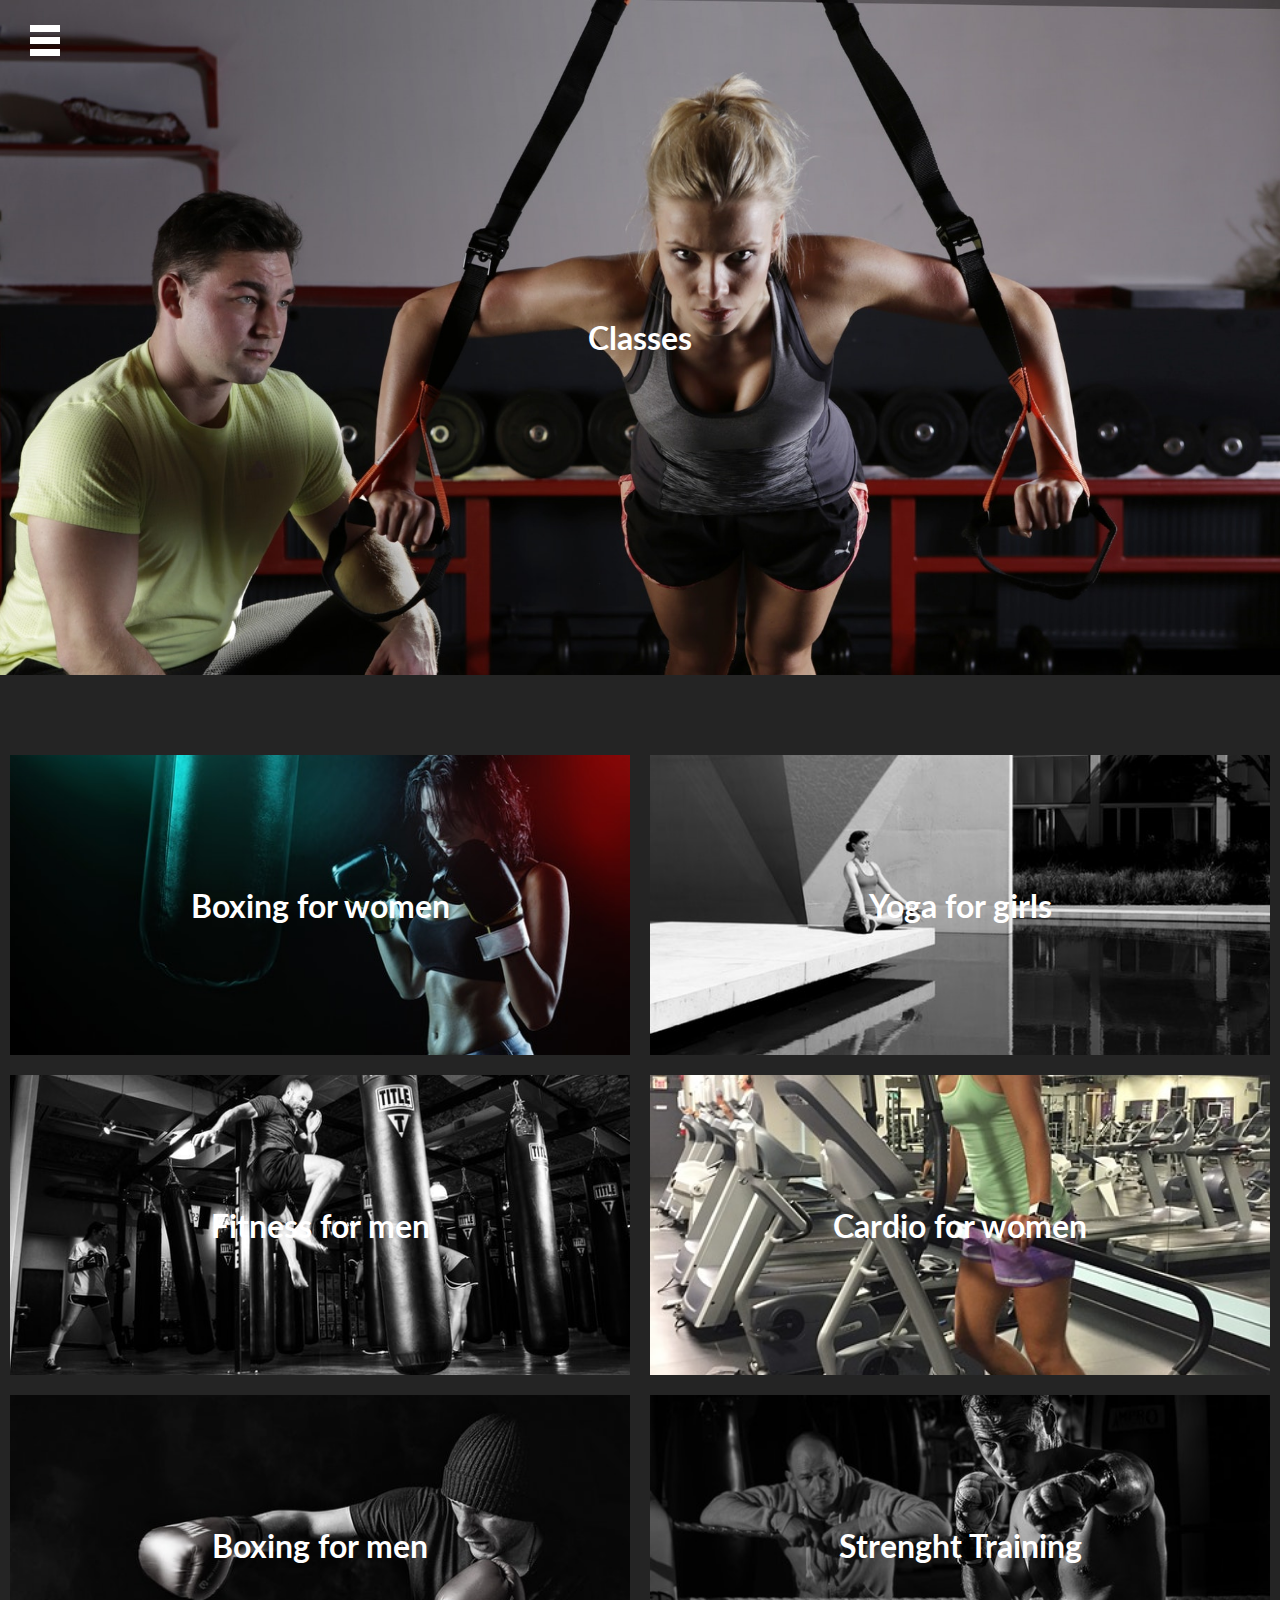
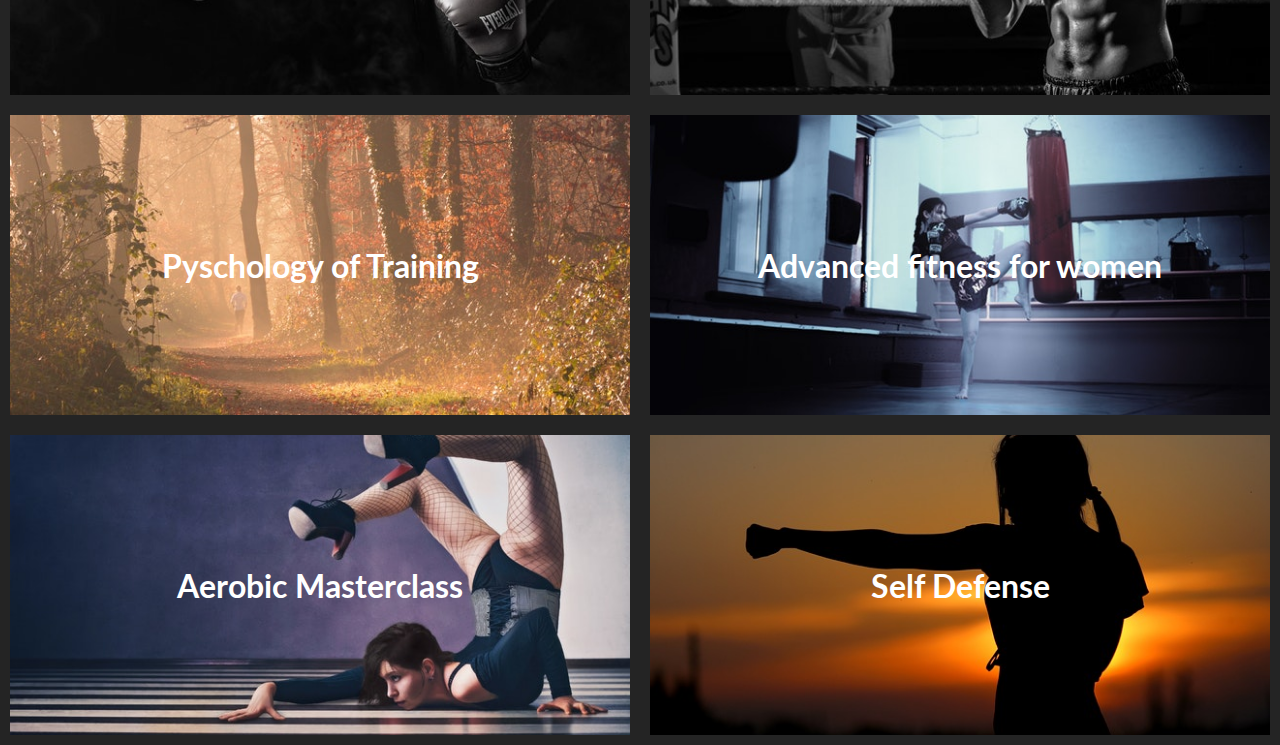
==== pages/classes/index.html @ 66f95553 "Initial Commit" ====
<!doctype html>
<html>
    <head>
        <meta name="viewport" content="width=device-width, initial-scale=1.0">
        <title>Sweat it</title>
        <link href="https://fonts.googleapis.com/css?family=Lato" rel="stylesheet">
        <link rel="stylesheet" type="text/css" href="../../css/general-css.css">
        <link rel="stylesheet" type="text/css" href="css/style.css">
    </head>
    <body>
            <nav>
                <section class="toggle-menu" onclick="toggleMenu()">
                    <span></span>
                    <span></span>
                    <span></span>
                </section>
                <ul>
                    <li><a href = "../../index.html">Home</a></li>
                    <li class="active"><a href="">Classes</a></li>
                    <li><a href="../trainers/index.html">Trainers</a></li>
                    <li>Contact Us</li>
                </ul>
            </nav>

            <header class="background-image vertical-align">
                <h1>Classes</h1>
            </header>

        <section id="classes" class="white-font">
            <section class="container">
                <section class = "boxing-for-girls vertical-align background-image">
                    <h1>Boxing for women</h1>
                </section>
                <section class="yoga-for-girls vertical-align background-image">
                    <h1>Yoga for girls</h1>
                </section>
            </section>
            <section class="container">
                <section class="fitness-for-men vertical-align background-image">
                    <h1>Fitness for men</h1>
                </section>
                <section class="cardio-women vertical-align background-image">
                    <h1>Cardio for women</h1>
                </section>    
            </section>
            <section class="container">
                <section class="boxing-for-men vertical-align background-image">
                    <h1>Boxing for men</h1>
                </section>
                <section class="strength-training vertical-align background-image">
                    <h1>Strenght Training</h1>
                </section>
            </section>
            <section class="container">
                <section class="training-psychology vertical-align background-image">
                    <h1>Pyschology of Training</h1>
                </section>
                <section class="advanced-fitness vertical-align background-image">
                    <h1>Advanced fitness for women</h1>
                </section>
            </section>
            <section class="container">
                <section class="aerobic-masterclass vertical-align background-image">
                    <h1>Aerobic Masterclass</h1>
                </section>
                <section class="self-defense vertical-align background-image">
                    <h1>Self Defense</h1>
                </section>
            </section>
        </section>
        
        
        
        <script
        src="https://code.jquery.com/jquery-3.2.1.min.js"
        integrity="sha256-hwg4gsxgFZhOsEEamdOYGBf13FyQuiTwlAQgxVSNgt4="
        crossorigin="anonymous"></script>
        <script src= "../../script/general-script.js"></script>
        <script src = "script/script.js">
        </script>

    </body>
---- css/general-css.css ----
body{
    margin:0px;
    overflow-x:hidden;
    font-family: 'Lato', sans-serif;;
}
.vertical-align{
    display: flex;
    flex-direction: column;
    align-items: center;
    justify-content: center;

}
.text-center{
    text-align: center;
}
.container{
    overflow: hidden;
    display: flex;
}
.background-image{
    background-size: cover;
    background-position: center;
    background-repeat: no-repeat;
}
.white-font{
    color: white;
}
/* navbar for all pages */
nav{
    margin:0px;
    padding: 0px;
    position: fixed;
    width: 250px;
    height: 100%;
    background-color: #151719;
    left: -250px;
    transition: all 500ms linear;
}
.toggle{
    left:0px;
}
nav ul{
    margin: 0px;
    padding: 0px;
}
nav ul li{
    list-style: none;
    font-size: 25px;
    color: white;
    padding: 15px 10px;
    border-bottom:1px solid rgba(100,100,100, 0.3);
}
nav ul li a{
    text-decoration: none;
    color:white;
}
nav .toggle-menu{
    position : absolute;
    left: 280px;
    top: 20px;
}

nav .toggle-menu span{
    display: block;
    width: 30px;
    height: 7px;
    background-color: white;
    margin: 5px 00px;;
}
---- pages/classes/css/style.css ----
body{
    background-color: #242424;
}
header{
    height: 75vh;
    background-image: url(../img/header.jpeg);
    background-attachment: fixed;
    margin-bottom: 70px;
    color: white;
}
.container section{
    height: 300px;
    flex:1;
    margin:10px;
}
.boxing-for-girls{
    background-image: url(../img/boxing-girls.jpeg);
}
.yoga-for-girls{
    background-image: url(../img/yoga-women.jpeg);
}
.boxing-for-men{
    background-image: url(../img/boxing-men.jpeg);
}
.advanced-fitness{
    background-image: url(../img/advanced-training.jpeg);
}
.fitness-for-men{
    background-image: url(../img/fitness-men.jpeg);
}
.strength-training{
    background-image: url(../img/strength-training.jpeg);
}
.training-psychology{
    background-image: url(../img/psychology-training.jpeg);
}
.cardio-women{
    background-image: url(../img/cardio.jpg);
}
.aerobic-masterclass{
    background-image: url(../img/aerobics.jpeg)
}
.self-defense{
    background-image: url(../img/self.jpg);
}
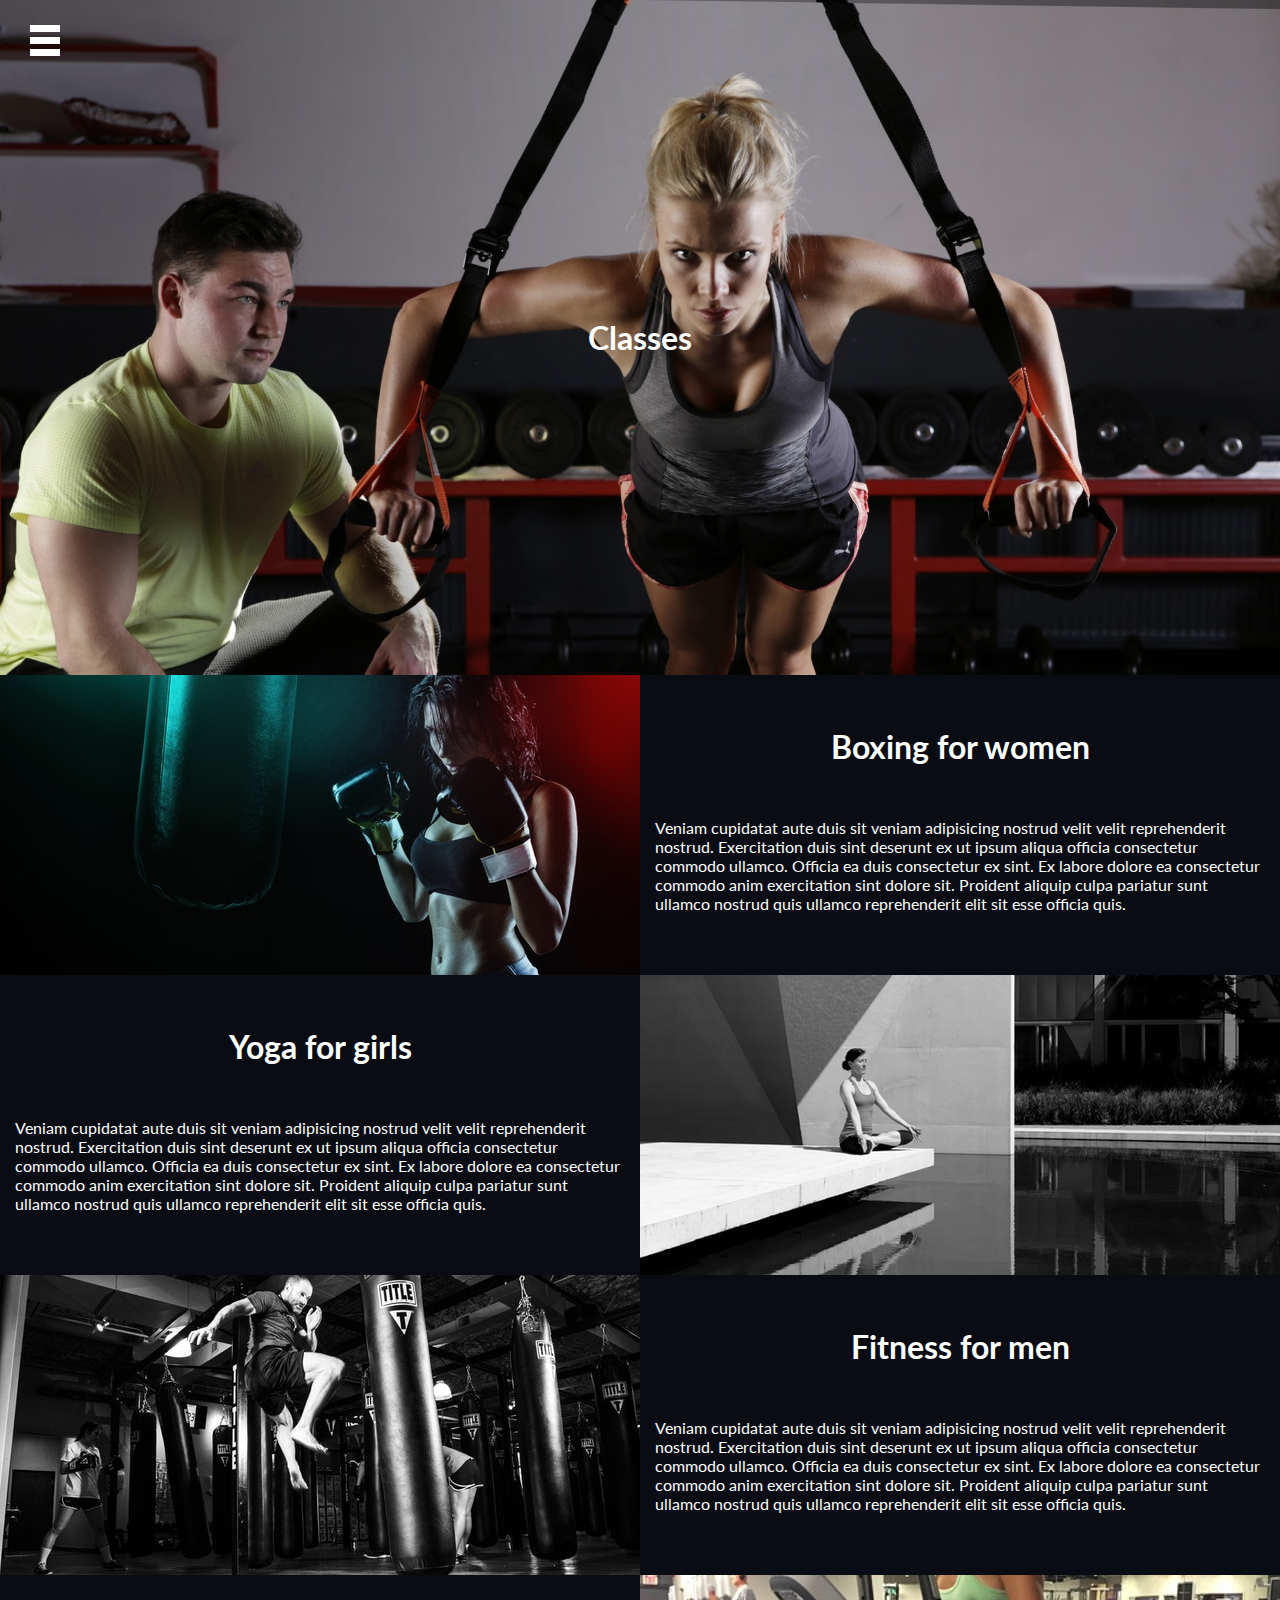
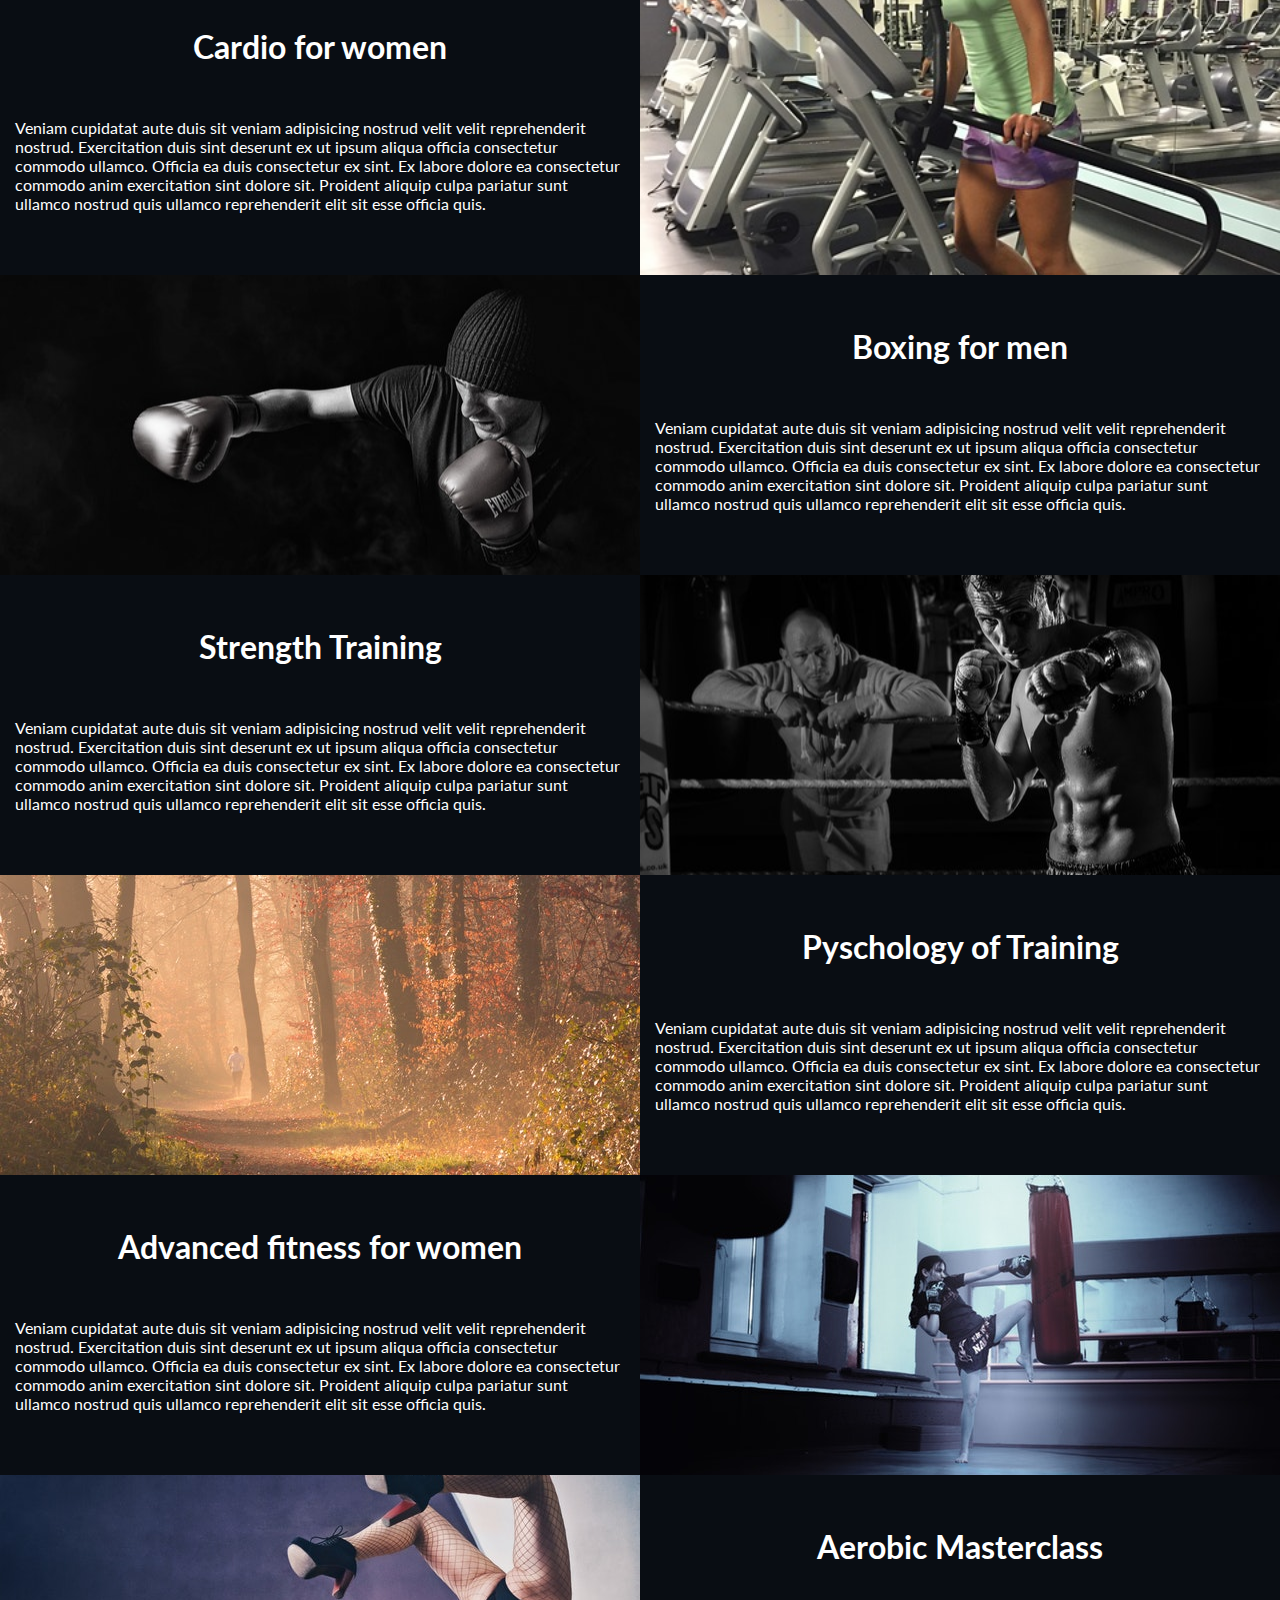
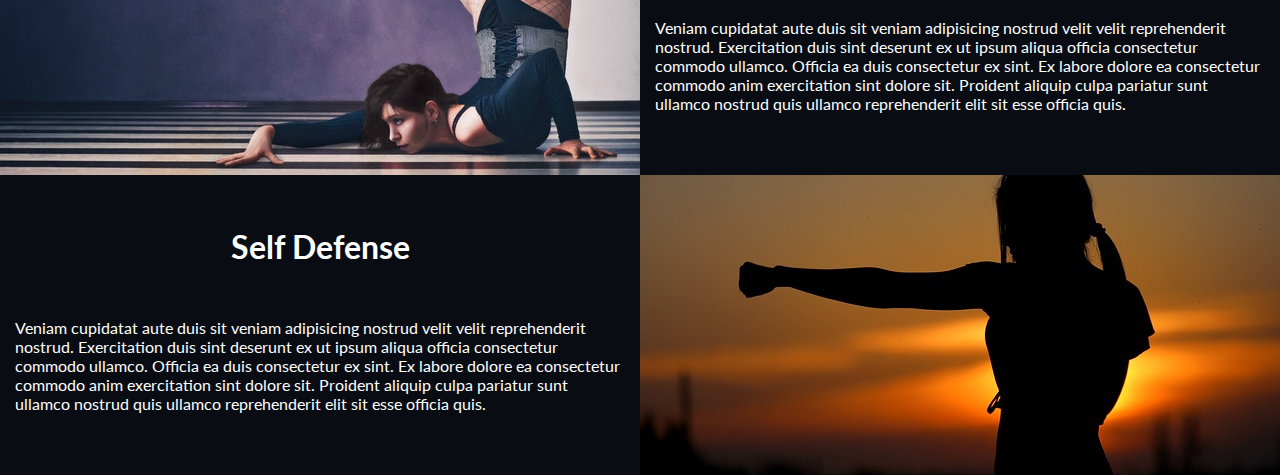
==== commit f09b312e: "Changed Layout of Classes page. Typography Improvements" ====
--- a/pages/classes/index.html
+++ b/pages/classes/index.html
@@ -18,7 +18,7 @@
                     <li><a href = "../../index.html">Home</a></li>
                     <li class="active"><a href="">Classes</a></li>
                     <li><a href="../trainers/index.html">Trainers</a></li>
-                    <li>Contact Us</li>
+                    <li><a href = "">Contact Us</a></li>
                 </ul>
             </nav>
 
@@ -29,42 +29,145 @@
         <section id="classes" class="white-font">
             <section class="container">
                 <section class = "boxing-for-girls vertical-align background-image">
-                    <h1>Boxing for women</h1>
+                    
                 </section>
+                <section class="vertical-align class-details">
+                        <h1>Boxing for women</h1>
+                        <p>Veniam cupidatat aute duis sit veniam adipisicing nostrud velit velit reprehenderit
+                             nostrud. Exercitation duis sint deserunt ex ut ipsum aliqua officia consectetur 
+                             commodo ullamco. Officia ea duis consectetur ex sint. Ex labore dolore ea consectetur
+                             commodo anim exercitation sint dolore sit. Proident aliquip culpa pariatur sunt ullamco
+                             nostrud quis ullamco reprehenderit elit sit esse officia quis.
+                        </p>
+                </section>
+            </section>
+
+            <section class="container">
                 <section class="yoga-for-girls vertical-align background-image">
+                    
+                </section>
+                <section class="vertical-align class-details">
                     <h1>Yoga for girls</h1>
+                    <p>Veniam cupidatat aute duis sit veniam adipisicing nostrud velit velit reprehenderit
+                            nostrud. Exercitation duis sint deserunt ex ut ipsum aliqua officia consectetur 
+                            commodo ullamco. Officia ea duis consectetur ex sint. Ex labore dolore ea consectetur
+                            commodo anim exercitation sint dolore sit. Proident aliquip culpa pariatur sunt ullamco
+                            nostrud quis ullamco reprehenderit elit sit esse officia quis.
+                       </p>
                 </section>
             </section>
             <section class="container">
                 <section class="fitness-for-men vertical-align background-image">
+                    
+                </section>
+                <section class="vertical-align class-details">
                     <h1>Fitness for men</h1>
+                    <p>Veniam cupidatat aute duis sit veniam adipisicing nostrud velit velit reprehenderit
+                            nostrud. Exercitation duis sint deserunt ex ut ipsum aliqua officia consectetur 
+                            commodo ullamco. Officia ea duis consectetur ex sint. Ex labore dolore ea consectetur
+                            commodo anim exercitation sint dolore sit. Proident aliquip culpa pariatur sunt ullamco
+                            nostrud quis ullamco reprehenderit elit sit esse officia quis.
+                       </p>
                 </section>
+            </section>
+            <section class="container">
                 <section class="cardio-women vertical-align background-image">
+                    
+                </section>    
+                <section class="vertical-align class-details">
                     <h1>Cardio for women</h1>
-                </section>    
+                    <p>Veniam cupidatat aute duis sit veniam adipisicing nostrud velit velit reprehenderit
+                            nostrud. Exercitation duis sint deserunt ex ut ipsum aliqua officia consectetur 
+                            commodo ullamco. Officia ea duis consectetur ex sint. Ex labore dolore ea consectetur
+                            commodo anim exercitation sint dolore sit. Proident aliquip culpa pariatur sunt ullamco
+                            nostrud quis ullamco reprehenderit elit sit esse officia quis.
+                       </p>
+                </section>
             </section>
             <section class="container">
                 <section class="boxing-for-men vertical-align background-image">
+                    
+                </section>
+                <section class="vertical-align class-details">
                     <h1>Boxing for men</h1>
-                </section>
-                <section class="strength-training vertical-align background-image">
-                    <h1>Strenght Training</h1>
+                    <p>Veniam cupidatat aute duis sit veniam adipisicing nostrud velit velit reprehenderit
+                            nostrud. Exercitation duis sint deserunt ex ut ipsum aliqua officia consectetur 
+                            commodo ullamco. Officia ea duis consectetur ex sint. Ex labore dolore ea consectetur
+                            commodo anim exercitation sint dolore sit. Proident aliquip culpa pariatur sunt ullamco
+                            nostrud quis ullamco reprehenderit elit sit esse officia quis.
+                       </p>
                 </section>
             </section>
             <section class="container">
+                <section class="strength-training vertical-align background-image">
+                    
+                </section>
+                <section class="vertical-align class-details">
+                    <h1>Strength Training</h1>
+                    <p>Veniam cupidatat aute duis sit veniam adipisicing nostrud velit velit reprehenderit
+                            nostrud. Exercitation duis sint deserunt ex ut ipsum aliqua officia consectetur 
+                            commodo ullamco. Officia ea duis consectetur ex sint. Ex labore dolore ea consectetur
+                            commodo anim exercitation sint dolore sit. Proident aliquip culpa pariatur sunt ullamco
+                            nostrud quis ullamco reprehenderit elit sit esse officia quis.
+                       </p>
+                </section>
+                
+            </section>
+            <section class="container">
                 <section class="training-psychology vertical-align background-image">
+                    
+                </section>
+                <section class="vertical-align class-details">
                     <h1>Pyschology of Training</h1>
+                    <p>Veniam cupidatat aute duis sit veniam adipisicing nostrud velit velit reprehenderit
+                            nostrud. Exercitation duis sint deserunt ex ut ipsum aliqua officia consectetur 
+                            commodo ullamco. Officia ea duis consectetur ex sint. Ex labore dolore ea consectetur
+                            commodo anim exercitation sint dolore sit. Proident aliquip culpa pariatur sunt ullamco
+                            nostrud quis ullamco reprehenderit elit sit esse officia quis.
+                       </p>
+                </section>                
+            </section>
+            <section class="container">
+                <section class="advanced-fitness vertical-align background-image">
+                    
                 </section>
-                <section class="advanced-fitness vertical-align background-image">
+                <section class="vertical-align class-details">
                     <h1>Advanced fitness for women</h1>
+                    <p>Veniam cupidatat aute duis sit veniam adipisicing nostrud velit velit reprehenderit
+                            nostrud. Exercitation duis sint deserunt ex ut ipsum aliqua officia consectetur 
+                            commodo ullamco. Officia ea duis consectetur ex sint. Ex labore dolore ea consectetur
+                            commodo anim exercitation sint dolore sit. Proident aliquip culpa pariatur sunt ullamco
+                            nostrud quis ullamco reprehenderit elit sit esse officia quis.
+                       </p>
                 </section>
             </section>
             <section class="container">
                 <section class="aerobic-masterclass vertical-align background-image">
+                    
+                </section>
+                <section class="vertical-align class-details">
                     <h1>Aerobic Masterclass</h1>
+                    <p>Veniam cupidatat aute duis sit veniam adipisicing nostrud velit velit reprehenderit
+                            nostrud. Exercitation duis sint deserunt ex ut ipsum aliqua officia consectetur 
+                            commodo ullamco. Officia ea duis consectetur ex sint. Ex labore dolore ea consectetur
+                            commodo anim exercitation sint dolore sit. Proident aliquip culpa pariatur sunt ullamco
+                            nostrud quis ullamco reprehenderit elit sit esse officia quis.
+                       </p>
                 </section>
+            </section>
+
+            <section class="container">
                 <section class="self-defense vertical-align background-image">
+                    
+                </section>
+                <section class="vertical-align class-details">
                     <h1>Self Defense</h1>
+                    <p>Veniam cupidatat aute duis sit veniam adipisicing nostrud velit velit reprehenderit
+                            nostrud. Exercitation duis sint deserunt ex ut ipsum aliqua officia consectetur 
+                            commodo ullamco. Officia ea duis consectetur ex sint. Ex labore dolore ea consectetur
+                            commodo anim exercitation sint dolore sit. Proident aliquip culpa pariatur sunt ullamco
+                            nostrud quis ullamco reprehenderit elit sit esse officia quis.
+                       </p>
                 </section>
             </section>
         </section>
--- a/pages/classes/css/style.css
+++ b/pages/classes/css/style.css
@@ -1,18 +1,18 @@
 body{
-    background-color: #242424;
+    background-color: #090D13;
 }
 header{
     height: 75vh;
     background-image: url(../img/header.jpeg);
     background-attachment: fixed;
-    margin-bottom: 70px;
     color: white;
 }
 .container section{
     height: 300px;
     flex:1;
-    margin:10px;
+    /* margin:10px; */
 }
+
 .boxing-for-girls{
     background-image: url(../img/boxing-girls.jpeg);
 }
@@ -42,4 +42,18 @@
 }
 .self-defense{
     background-image: url(../img/self.jpg);
+}
+#classes .class-details p{
+    padding: 15px;
+}
+
+@media only screen and (min-width: 768px){
+    #classes .container:nth-child(even) .background-image {
+        order: 2;
+    }
+}
+@media only screen and (max-width: 767px){
+    .container{
+        display: block;
+    }
 }